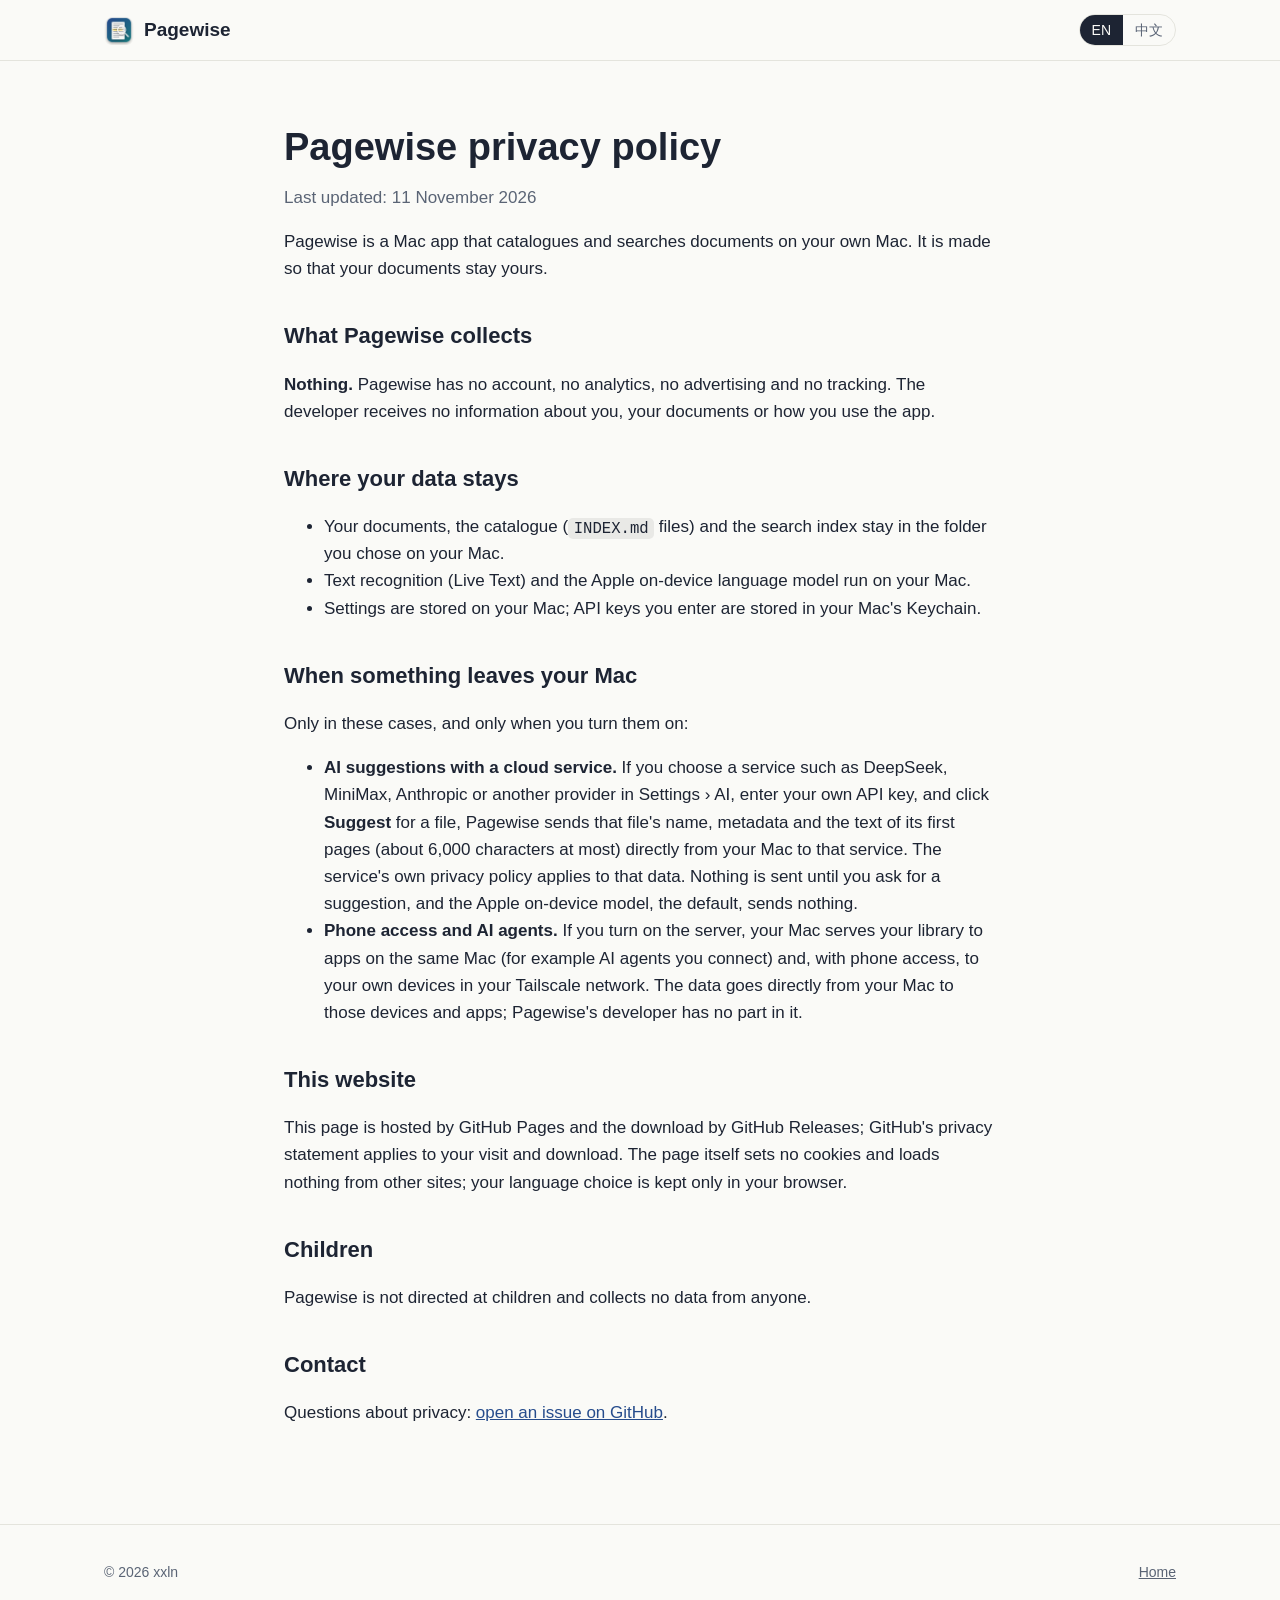
==== privacy.html @ eb1c387c "Pagewise website and free beta (0.2.0) Co-Authored-By: Claude Opus 5.5 <noreply@anthropic.com>" ====
<!doctype html>
<html lang="en">
<head>
<meta charset="utf-8">
<meta name="viewport" content="width=device-width, initial-scale=1">
<title>Pagewise privacy policy</title>
<meta name="title-en" content="Pagewise privacy policy">
<meta name="title-zh" content="Pagewise 隐私政策">
<meta name="description" content="Pagewise collects nothing: no account, no analytics, no tracking. Your documents stay on your Mac.">
<link rel="icon" type="image/png" href="assets/icon-256.png">
<link rel="stylesheet" href="assets/site.css">
<script src="assets/site.js"></script>
</head>
<body>
<header class="top">
  <div class="wrap">
    <a class="brand" href="./"><img src="assets/icon-256.png" alt="">Pagewise</a>
    <span class="spacer"></span>
    <span class="lang" role="group" aria-label="Language">
      <button type="button" data-lang="en" aria-pressed="true">EN</button>
      <button type="button" data-lang="zh" aria-pressed="false">中文</button>
    </span>
  </div>
</header>

<main class="doc">
  <div class="en">
    <h1>Pagewise privacy policy</h1>
    <p class="updated">Last updated: 11 November 2026</p>
    <p>Pagewise is a Mac app that catalogues and searches documents on your own Mac. It is made so that your documents stay yours.</p>

    <h2>What Pagewise collects</h2>
    <p><b>Nothing.</b> Pagewise has no account, no analytics, no advertising and no tracking. The developer receives no information about you, your documents or how you use the app.</p>

    <h2>Where your data stays</h2>
    <ul>
      <li>Your documents, the catalogue (<code>INDEX.md</code> files) and the search index stay in the folder you chose on your Mac.</li>
      <li>Text recognition (Live Text) and the Apple on-device language model run on your Mac.</li>
      <li>Settings are stored on your Mac; API keys you enter are stored in your Mac's Keychain.</li>
    </ul>

    <h2>When something leaves your Mac</h2>
    <p>Only in these cases, and only when you turn them on:</p>
    <ul>
      <li><b>AI suggestions with a cloud service.</b> If you choose a service such as DeepSeek, MiniMax, Anthropic or another provider in Settings › AI, enter your own API key, and click <b>Suggest</b> for a file, Pagewise sends that file's name, metadata and the text of its first pages (about 6,000 characters at most) directly from your Mac to that service. The service's own privacy policy applies to that data. Nothing is sent until you ask for a suggestion, and the Apple on-device model, the default, sends nothing.</li>
      <li><b>Phone access and AI agents.</b> If you turn on the server, your Mac serves your library to apps on the same Mac (for example AI agents you connect) and, with phone access, to your own devices in your Tailscale network. The data goes directly from your Mac to those devices and apps; Pagewise's developer has no part in it.</li>
    </ul>

    <h2>This website</h2>
    <p>This page is hosted by GitHub Pages and the download by GitHub Releases; GitHub's privacy statement applies to your visit and download. The page itself sets no cookies and loads nothing from other sites; your language choice is kept only in your browser.</p>

    <h2>Children</h2>
    <p>Pagewise is not directed at children and collects no data from anyone.</p>

    <h2>Contact</h2>
    <p>Questions about privacy: <a href="https://github.com/xxln/pagewise-app/issues">open an issue on GitHub</a>.</p>
  </div>

  <div class="zh">
    <h1>Pagewise 隐私政策</h1>
    <p class="updated">最后更新：2026 年 11 月 11 日</p>
    <p>Pagewise 是一款在你自己的 Mac 上为文档编目和搜索的应用。它的设计原则是：你的文档始终归你所有。</p>

    <h2>Pagewise 收集什么</h2>
    <p><b>什么都不收集。</b>Pagewise 没有账号，没有统计分析，没有广告，也不追踪。开发者不会收到任何关于你、你的文档或你如何使用这个应用的信息。</p>

    <h2>你的数据在哪里</h2>
    <ul>
      <li>你的文档、目录（<code>INDEX.md</code> 文件）和搜索索引都留在你在 Mac 上选择的文件夹里。</li>
      <li>文字识别（实况文本）和 Apple 本机语言模型都在你的 Mac 上运行。</li>
      <li>设置保存在你的 Mac 上；你输入的 API 密钥保存在 Mac 的钥匙串里。</li>
    </ul>

    <h2>什么时候会有数据离开你的 Mac</h2>
    <p>只有以下情况，而且只在你主动开启时：</p>
    <ul>
      <li><b>使用云端服务的 AI 建议。</b>如果你在“设置 › AI”中选择 DeepSeek、MiniMax、Anthropic 或其他服务，输入你自己的 API 密钥，并对某个文件点“Suggest”（建议），Pagewise 会把这个文件的文件名、元数据和前几页的文字（最多约 6,000 个字符）从你的 Mac 直接发送给该服务，这些数据适用该服务自己的隐私政策。在你请求建议之前不会发送任何内容；默认使用的 Apple 本机模型不发送任何内容。</li>
      <li><b>手机访问和 AI 助手。</b>如果你开启服务器，你的 Mac 会把资料库提供给同一台 Mac 上的应用（例如你连接的 AI 助手）；开启手机访问后，也会提供给你在 Tailscale 网络中的自己的设备。数据从你的 Mac 直接传到这些设备和应用，Pagewise 的开发者不参与其中。</li>
    </ul>

    <h2>关于本网站</h2>
    <p>本页面由 GitHub Pages 托管，下载文件由 GitHub Releases 提供；你的访问和下载适用 GitHub 的隐私声明。页面本身不设置 Cookie，也不从其他网站加载内容；你选择的语言只保存在你的浏览器里。</p>

    <h2>儿童</h2>
    <p>Pagewise 不面向儿童，也不收集任何人的数据。</p>

    <h2>联系</h2>
    <p>有关隐私的问题：<a href="https://github.com/xxln/pagewise-app/issues">在 GitHub 上提交问题</a>。</p>
  </div>
</main>

<footer>
  <div class="wrap">
    <span>© 2026 xxln</span>
    <span><a href="./"><span class="en">Home</span><span class="zh">首页</span></a></span>
  </div>
</footer>
</body>
</html>
---- assets/site.css ----
/* Pagewise site. Colours from the app's branding. */
:root {
  --blue: #264c8c;
  --teal: #1a7a80;
  --yellow: #ffcd28;
  --ink: #1d2433;
  --muted: #5a6475;
  --bg: #fafaf7;
  --card: #ffffff;
  --line: #e4e4dd;
  --shadow: 0 10px 30px rgba(20, 40, 80, 0.12);
  --radius: 14px;
}
@media (prefers-color-scheme: dark) {
  :root {
    --ink: #e8ecf3;
    --muted: #a3adbd;
    --bg: #11161f;
    --card: #19202c;
    --line: #2a3342;
    --shadow: 0 10px 30px rgba(0, 0, 0, 0.45);
  }
}
* { box-sizing: border-box; }
html { scroll-behavior: smooth; }
body {
  margin: 0;
  background: var(--bg);
  color: var(--ink);
  font: 17px/1.6 -apple-system, BlinkMacSystemFont, "SF Pro Text", "Helvetica Neue", "PingFang SC", "Hiragino Sans GB", "Microsoft YaHei", sans-serif;
  -webkit-font-smoothing: antialiased;
}
html[lang="zh-Hans"] body { line-height: 1.75; }
a { color: var(--blue); }
@media (prefers-color-scheme: dark) { a { color: #7fb2ff; } }
img, video { max-width: 100%; height: auto; display: block; }
code { font: 0.92em ui-monospace, "SF Mono", Menlo, monospace; background: rgba(127, 127, 127, 0.14); padding: 0.1em 0.35em; border-radius: 5px; }

/* one language at a time */
html[lang="en"] .zh, html[lang="zh-Hans"] .en { display: none !important; }

.wrap { max-width: 1120px; margin: 0 auto; padding: 0 24px; }

/* header */
header.top {
  position: sticky; top: 0; z-index: 10;
  background: color-mix(in srgb, var(--bg) 88%, transparent);
  backdrop-filter: saturate(160%) blur(12px);
  -webkit-backdrop-filter: saturate(160%) blur(12px);
  border-bottom: 1px solid var(--line);
}
header.top .wrap { display: flex; align-items: center; gap: 20px; height: 60px; }
.brand { display: flex; align-items: center; gap: 10px; font-weight: 700; font-size: 19px; color: var(--ink); text-decoration: none; }
.brand img { width: 30px; height: 30px; border-radius: 7px; }
nav.links { display: flex; gap: 18px; margin-left: 8px; }
nav.links a { color: var(--muted); text-decoration: none; font-size: 15px; }
nav.links a:hover { color: var(--ink); }
.spacer { flex: 1; }
.lang { display: inline-flex; border: 1px solid var(--line); border-radius: 999px; overflow: hidden; }
.lang button { border: 0; background: transparent; color: var(--muted); font: inherit; font-size: 14px; padding: 4px 12px; cursor: pointer; white-space: nowrap; }
.lang button[aria-pressed="true"] { background: var(--ink); color: var(--bg); }

.btn {
  display: inline-flex; align-items: center; gap: 8px;
  padding: 10px 18px; border-radius: 10px; border: 0;
  background: var(--yellow); color: #1d2433 !important;
  font-weight: 650; text-decoration: none; white-space: nowrap;
  box-shadow: 0 2px 0 rgba(0, 0, 0, 0.12);
}
.btn:hover { filter: brightness(1.04); }
.btn.big { padding: 15px 26px; font-size: 18px; border-radius: 12px; }
.btn svg { width: 18px; height: 18px; }
header .btn { padding: 7px 14px; font-size: 15px; }

/* hero */
.hero {
  background: linear-gradient(135deg, var(--blue) 0%, #23638a 55%, var(--teal) 100%);
  color: #fff; padding: 72px 0 0; overflow: hidden;
}
.hero .wrap { text-align: center; }
.pill { display: inline-block; font-size: 14px; font-weight: 600; letter-spacing: 0.02em; padding: 4px 12px; border-radius: 999px; background: rgba(255, 255, 255, 0.16); border: 1px solid rgba(255, 255, 255, 0.28); }
.hero h1 { font-size: clamp(34px, 5.6vw, 60px); line-height: 1.12; margin: 18px auto 14px; max-width: 900px; letter-spacing: -0.01em; }
.hero p.lead { font-size: clamp(17px, 2.1vw, 21px); max-width: 760px; margin: 0 auto 30px; opacity: 0.94; }
.meta { font-size: 14px; opacity: 0.85; margin: 14px 0 6px; }
.hero a.small { color: #fff; font-size: 14px; opacity: 0.9; }
.video { margin: 46px auto 0; max-width: 1000px; border-radius: 14px 14px 0 0; overflow: hidden; box-shadow: 0 -4px 40px rgba(0, 0, 0, 0.25); background: #000; }
.video video { width: 100%; height: auto; }

/* sections */
section { padding: 84px 0; }
section h2 { font-size: clamp(28px, 3.6vw, 40px); line-height: 1.2; margin: 0 0 12px; }
.bar { width: 56px; height: 5px; background: var(--yellow); border-radius: 3px; margin-bottom: 18px; }
.sub { color: var(--muted); max-width: 720px; margin: 0 0 40px; }

.feature { display: grid; grid-template-columns: minmax(0, 1fr) minmax(0, 1.35fr); gap: 48px; align-items: center; margin: 0 0 76px; }
.feature > * { min-width: 0; }
.feature:last-child { margin-bottom: 0; }
.features .feature:nth-child(even) { grid-template-columns: minmax(0, 1.35fr) minmax(0, 1fr); }
.features .feature:nth-child(even) .text { order: 2; }
.feature h3 { font-size: 26px; margin: 0 0 10px; line-height: 1.25; }
.feature p { margin: 0; color: var(--muted); }
.shot { border-radius: 12px; box-shadow: var(--shadow); background: var(--card); }
.shot.dark { background: transparent; }

.cards { display: grid; grid-template-columns: repeat(3, minmax(0, 1fr)); gap: 20px; }
.card { background: var(--card); border: 1px solid var(--line); border-radius: var(--radius); padding: 22px 24px; }
.card h3 { margin: 0 0 6px; font-size: 19px; }
.card p { margin: 0; color: var(--muted); font-size: 16px; }

.alt { background: var(--card); border-top: 1px solid var(--line); border-bottom: 1px solid var(--line); }

ol.steps { counter-reset: s; list-style: none; padding: 0; margin: 0; display: grid; gap: 16px; max-width: 820px; }
ol.steps > li { counter-increment: s; position: relative; padding: 18px 20px 18px 66px; background: var(--bg); border: 1px solid var(--line); border-radius: var(--radius); }
ol.steps > li::before { content: counter(s); position: absolute; left: 20px; top: 16px; width: 30px; height: 30px; border-radius: 50%; background: var(--blue); color: #fff; font-weight: 700; display: grid; place-items: center; font-size: 15px; }
ol.steps ul { margin: 8px 0 0; padding-left: 20px; }
ol.steps li li { margin: 6px 0; }
.note { font-size: 15px; color: var(--muted); }
.hash { font: 13px/1.5 ui-monospace, "SF Mono", Menlo, monospace; word-break: break-all; color: var(--muted); }

.cta { text-align: center; }
.cta .btn { margin-top: 10px; }

footer { padding: 36px 0 48px; color: var(--muted); font-size: 14px; border-top: 1px solid var(--line); }
footer .wrap { display: flex; flex-wrap: wrap; gap: 10px 24px; justify-content: space-between; }
footer a { color: var(--muted); }

/* privacy page */
.doc { max-width: 760px; padding: 56px 24px 80px; margin: 0 auto; }
.doc h1 { font-size: 38px; margin: 0 0 6px; }
.doc h2 { font-size: 22px; margin: 36px 0 8px; }
.doc .updated { color: var(--muted); margin-top: 0; }

@media (max-width: 860px) {
  nav.links { display: none; }
  .feature, .features .feature:nth-child(even) { grid-template-columns: minmax(0, 1fr); gap: 22px; margin-bottom: 56px; }
  .features .feature:nth-child(even) .text { order: 0; }
  .cards { grid-template-columns: minmax(0, 1fr); }
  section { padding: 60px 0; }
  .hero { padding-top: 48px; }
}
@media (max-width: 520px) {
  .wrap { padding: 0 16px; }
  header .btn .label { display: none; }
  .lang button { padding: 4px 9px; }
  header.top .wrap { gap: 12px; }
  ol.steps > li { padding-left: 58px; }
}
@media (prefers-reduced-motion: reduce) { html { scroll-behavior: auto; } }
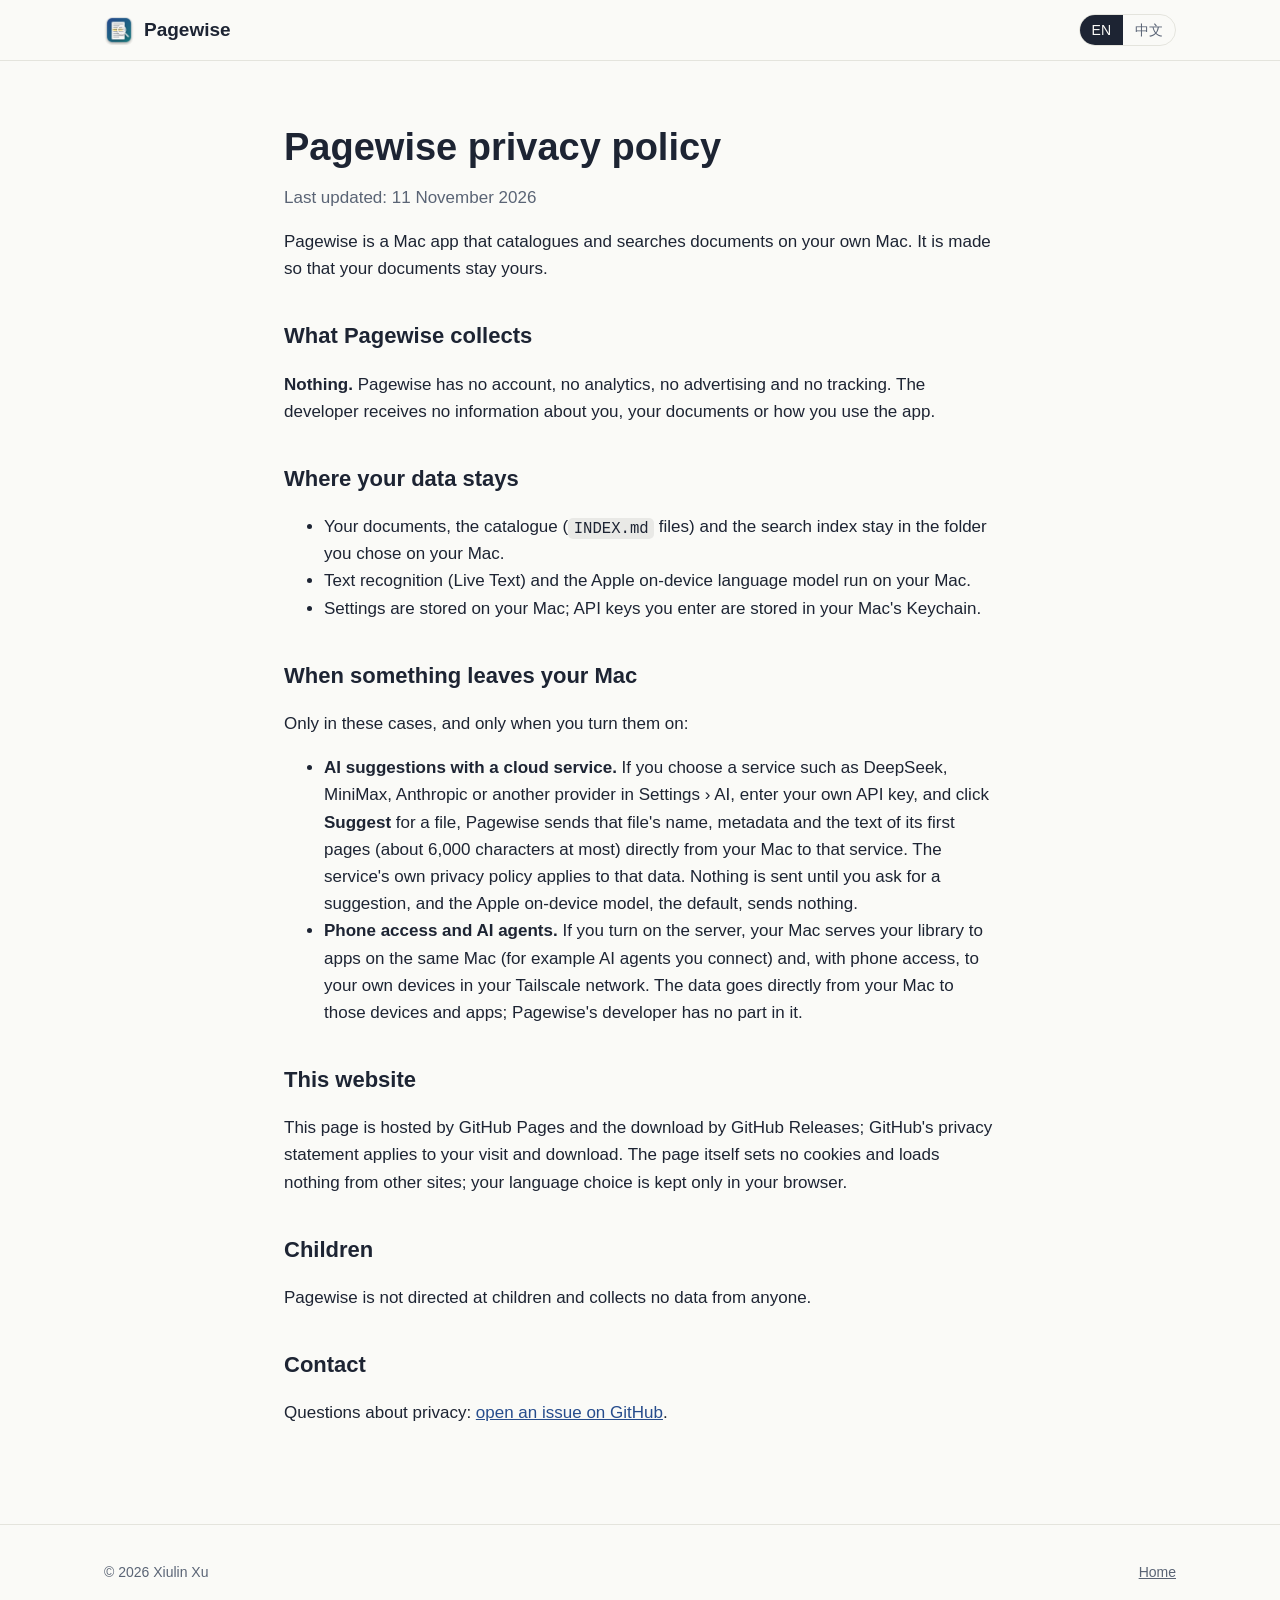
==== commit 9d7a0c3e: "Narrated introduction video with English and Chinese subtitles; clearer first-launch notice and a fa" ====
--- a/privacy.html
+++ b/privacy.html
@@ -91,7 +91,7 @@
 
 <footer>
   <div class="wrap">
-    <span>© 2026 xxln</span>
+    <span>© 2026 Xiulin Xu</span>
     <span><a href="./"><span class="en">Home</span><span class="zh">首页</span></a></span>
   </div>
 </footer>
--- a/assets/site.css
+++ b/assets/site.css
@@ -82,8 +82,15 @@
 .hero h1 { font-size: clamp(34px, 5.6vw, 60px); line-height: 1.12; margin: 18px auto 14px; max-width: 900px; letter-spacing: -0.01em; }
 .hero p.lead { font-size: clamp(17px, 2.1vw, 21px); max-width: 760px; margin: 0 auto 30px; opacity: 0.94; }
 .meta { font-size: 14px; opacity: 0.85; margin: 14px 0 6px; }
-.hero a.small { color: #fff; font-size: 14px; opacity: 0.9; }
-.video { margin: 46px auto 0; max-width: 1000px; border-radius: 14px 14px 0 0; overflow: hidden; box-shadow: 0 -4px 40px rgba(0, 0, 0, 0.25); background: #000; }
+.notice { max-width: 760px; margin: 18px auto 0; padding: 12px 16px; border-radius: 12px; background: rgba(255, 255, 255, 0.12); border: 1px solid rgba(255, 255, 255, 0.25); font-size: 15px; line-height: 1.55; }
+.notice a { color: #fff; }
+.caption { font-size: 14px; opacity: 0.85; margin: 12px 0 0; padding-bottom: 28px; }
+.video { position: relative; margin: 40px auto 0; max-width: 1000px; border-radius: 14px; overflow: hidden; box-shadow: 0 10px 40px rgba(0, 0, 0, 0.3); background: #000; }
+.video .play { position: absolute; inset: 0; margin: auto; width: 88px; height: 88px; border-radius: 50%; border: 0; cursor: pointer;
+  background: rgba(255, 205, 40, 0.95); color: #1d2433; display: grid; place-items: center; box-shadow: 0 6px 24px rgba(0, 0, 0, 0.35); }
+.video .play svg { width: 40px; height: 40px; margin-left: 6px; }
+.video .play:hover { transform: scale(1.05); }
+.video.playing .play { display: none; }
 .video video { width: 100%; height: auto; }
 
 /* sections */
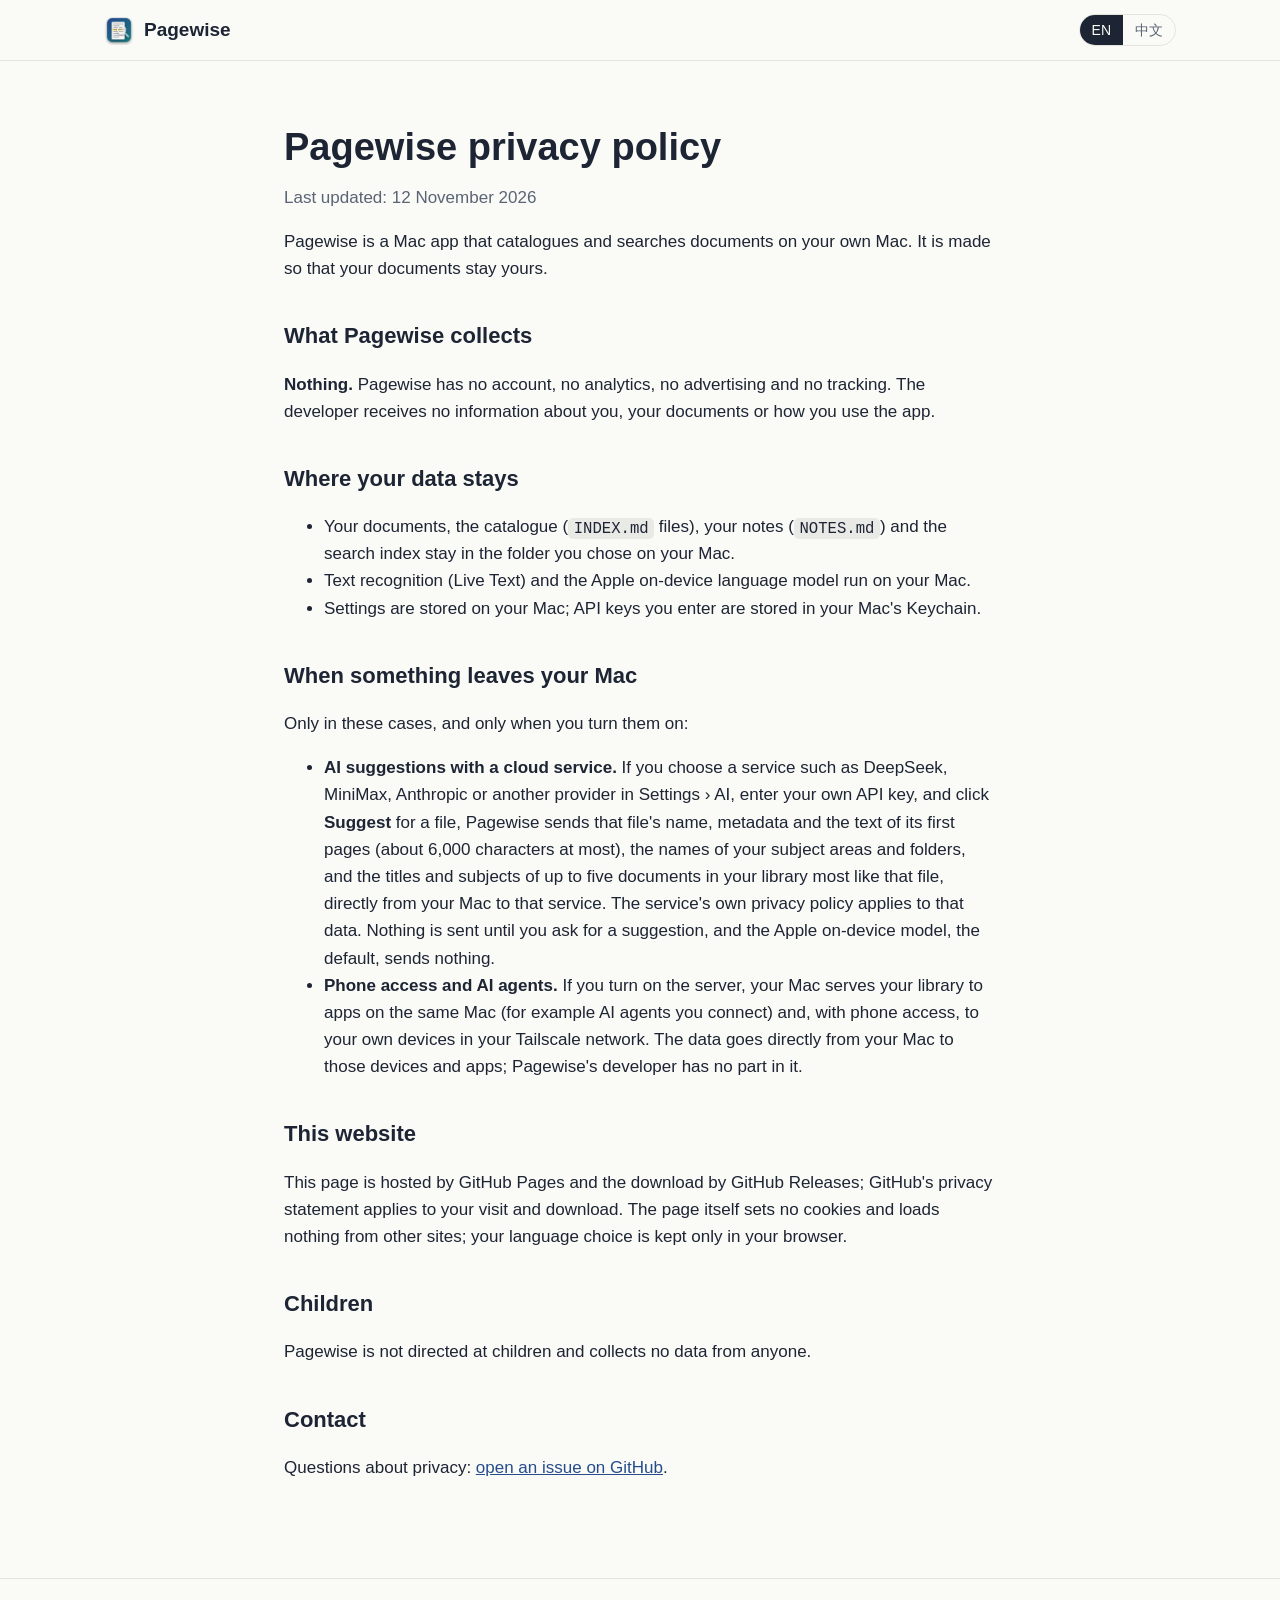
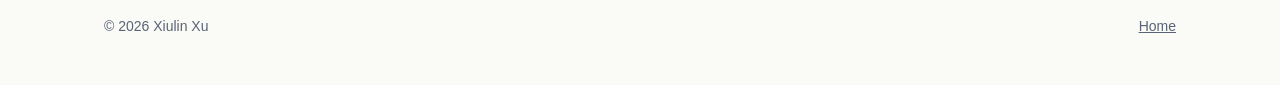
==== commit 28b273e9: "Version 0.3.0: an AI native section (AI librarian, notes that connect, MCP set-up), notes screenshot" ====
--- a/privacy.html
+++ b/privacy.html
@@ -26,7 +26,7 @@
 <main class="doc">
   <div class="en">
     <h1>Pagewise privacy policy</h1>
-    <p class="updated">Last updated: 11 November 2026</p>
+    <p class="updated">Last updated: 12 November 2026</p>
     <p>Pagewise is a Mac app that catalogues and searches documents on your own Mac. It is made so that your documents stay yours.</p>
 
     <h2>What Pagewise collects</h2>
@@ -34,7 +34,7 @@
 
     <h2>Where your data stays</h2>
     <ul>
-      <li>Your documents, the catalogue (<code>INDEX.md</code> files) and the search index stay in the folder you chose on your Mac.</li>
+      <li>Your documents, the catalogue (<code>INDEX.md</code> files), your notes (<code>NOTES.md</code>) and the search index stay in the folder you chose on your Mac.</li>
       <li>Text recognition (Live Text) and the Apple on-device language model run on your Mac.</li>
       <li>Settings are stored on your Mac; API keys you enter are stored in your Mac's Keychain.</li>
     </ul>
@@ -42,7 +42,7 @@
     <h2>When something leaves your Mac</h2>
     <p>Only in these cases, and only when you turn them on:</p>
     <ul>
-      <li><b>AI suggestions with a cloud service.</b> If you choose a service such as DeepSeek, MiniMax, Anthropic or another provider in Settings › AI, enter your own API key, and click <b>Suggest</b> for a file, Pagewise sends that file's name, metadata and the text of its first pages (about 6,000 characters at most) directly from your Mac to that service. The service's own privacy policy applies to that data. Nothing is sent until you ask for a suggestion, and the Apple on-device model, the default, sends nothing.</li>
+      <li><b>AI suggestions with a cloud service.</b> If you choose a service such as DeepSeek, MiniMax, Anthropic or another provider in Settings › AI, enter your own API key, and click <b>Suggest</b> for a file, Pagewise sends that file's name, metadata and the text of its first pages (about 6,000 characters at most), the names of your subject areas and folders, and the titles and subjects of up to five documents in your library most like that file, directly from your Mac to that service. The service's own privacy policy applies to that data. Nothing is sent until you ask for a suggestion, and the Apple on-device model, the default, sends nothing.</li>
       <li><b>Phone access and AI agents.</b> If you turn on the server, your Mac serves your library to apps on the same Mac (for example AI agents you connect) and, with phone access, to your own devices in your Tailscale network. The data goes directly from your Mac to those devices and apps; Pagewise's developer has no part in it.</li>
     </ul>
 
@@ -58,7 +58,7 @@
 
   <div class="zh">
     <h1>Pagewise 隐私政策</h1>
-    <p class="updated">最后更新：2026 年 11 月 11 日</p>
+    <p class="updated">最后更新：2026 年 11 月 12 日</p>
     <p>Pagewise 是一款在你自己的 Mac 上为文档编目和搜索的应用。它的设计原则是：你的文档始终归你所有。</p>
 
     <h2>Pagewise 收集什么</h2>
@@ -66,7 +66,7 @@
 
     <h2>你的数据在哪里</h2>
     <ul>
-      <li>你的文档、目录（<code>INDEX.md</code> 文件）和搜索索引都留在你在 Mac 上选择的文件夹里。</li>
+      <li>你的文档、目录（<code>INDEX.md</code> 文件）、你的笔记（<code>NOTES.md</code>）和搜索索引都留在你在 Mac 上选择的文件夹里。</li>
       <li>文字识别（实况文本）和 Apple 本机语言模型都在你的 Mac 上运行。</li>
       <li>设置保存在你的 Mac 上；你输入的 API 密钥保存在 Mac 的钥匙串里。</li>
     </ul>
@@ -74,7 +74,7 @@
     <h2>什么时候会有数据离开你的 Mac</h2>
     <p>只有以下情况，而且只在你主动开启时：</p>
     <ul>
-      <li><b>使用云端服务的 AI 建议。</b>如果你在“设置 › AI”中选择 DeepSeek、MiniMax、Anthropic 或其他服务，输入你自己的 API 密钥，并对某个文件点“Suggest”（建议），Pagewise 会把这个文件的文件名、元数据和前几页的文字（最多约 6,000 个字符）从你的 Mac 直接发送给该服务，这些数据适用该服务自己的隐私政策。在你请求建议之前不会发送任何内容；默认使用的 Apple 本机模型不发送任何内容。</li>
+      <li><b>使用云端服务的 AI 建议。</b>如果你在“设置 › AI”中选择 DeepSeek、MiniMax、Anthropic 或其他服务，输入你自己的 API 密钥，并对某个文件点“Suggest”（建议），Pagewise 会把这个文件的文件名、元数据和前几页的文字（最多约 6,000 个字符），以及你的学科和文件夹名称、库中与它最相似的至多五本文档的标题和学科，从你的 Mac 直接发送给该服务，这些数据适用该服务自己的隐私政策。在你请求建议之前不会发送任何内容；默认使用的 Apple 本机模型不发送任何内容。</li>
       <li><b>手机访问和 AI 助手。</b>如果你开启服务器，你的 Mac 会把资料库提供给同一台 Mac 上的应用（例如你连接的 AI 助手）；开启手机访问后，也会提供给你在 Tailscale 网络中的自己的设备。数据从你的 Mac 直接传到这些设备和应用，Pagewise 的开发者不参与其中。</li>
     </ul>
 
--- a/assets/site.css
+++ b/assets/site.css
@@ -137,7 +137,25 @@
 .doc h2 { font-size: 22px; margin: 36px 0 8px; }
 .doc .updated { color: var(--muted); margin-top: 0; }
 
+.open-grid { display: grid; grid-template-columns: minmax(0, 300px) minmax(0, 1fr); gap: 44px; align-items: start; }
+.dialog { margin: 0; text-align: center; }
+.dialog img { border-radius: 18px; box-shadow: var(--shadow); margin: 0 auto; }
+.dialog figcaption { color: var(--muted); font-size: 14px; margin-top: 10px; }
+.fallback { margin-top: 22px; padding: 18px 20px; border: 1px dashed var(--line); border-radius: var(--radius); }
+.fallback h3 { margin: 0 0 6px; font-size: 18px; }
+.fallback p { margin: 0 0 12px; color: var(--muted); }
+.cmd { display: flex; gap: 10px; align-items: center; background: #1d2433; color: #e8ecf3; border-radius: 10px; padding: 10px 10px 10px 14px; }
+.cmd code { background: none; color: inherit; padding: 0; flex: 1; min-width: 0; overflow-x: auto; white-space: nowrap; }
+.cmd .copy { border: 0; border-radius: 8px; padding: 6px 12px; background: var(--yellow); color: #1d2433; font: inherit; font-size: 14px; font-weight: 600; cursor: pointer; }
+/* A command in a narrow card: the command wraps at its spaces and the Copy button sits under it. */
+.card .cmd { flex-wrap: wrap; margin-top: 10px; }
+.card .cmd code { white-space: normal; overflow-wrap: anywhere; flex-basis: 100%; font-size: 14px; }
+.card .cmd .copy { margin-left: auto; }
+.card .hash + p { margin-top: 12px; }
+
 @media (max-width: 860px) {
+  .open-grid { grid-template-columns: minmax(0, 1fr); gap: 24px; }
+  .dialog img { max-width: 280px; }
   nav.links { display: none; }
   .feature, .features .feature:nth-child(even) { grid-template-columns: minmax(0, 1fr); gap: 22px; margin-bottom: 56px; }
   .features .feature:nth-child(even) .text { order: 0; }
@@ -151,5 +169,17 @@
   .lang button { padding: 4px 9px; }
   header.top .wrap { gap: 12px; }
   ol.steps > li { padding-left: 58px; }
+  /* On phones every command wraps at its spaces, with the Copy button under it. */
+  .cmd { flex-wrap: wrap; }
+  .cmd code { white-space: normal; overflow-wrap: anywhere; flex-basis: 100%; font-size: 14px; }
+  .cmd .copy { margin-left: auto; }
 }
 @media (prefers-reduced-motion: reduce) { html { scroll-behavior: auto; } }
+
+/* The "New" label on a feature, the hero's link to it, and a command inside a feature. */
+.new { display: inline-block; margin-left: 10px; padding: 2px 9px; border-radius: 999px; background: var(--yellow); color: #1d2433; font-size: 13px; font-weight: 700; letter-spacing: 0.02em; vertical-align: 4px; }
+a.pill.link { margin-left: 8px; color: inherit; text-decoration: none; }
+a.pill.link:hover { background: rgba(255, 255, 255, 0.26); }
+.feature .cmd { margin: 14px 0; flex-wrap: wrap; }
+.feature .cmd code { white-space: normal; overflow-wrap: anywhere; flex-basis: 100%; font-size: 14px; }
+.feature .cmd .copy { margin-left: auto; }
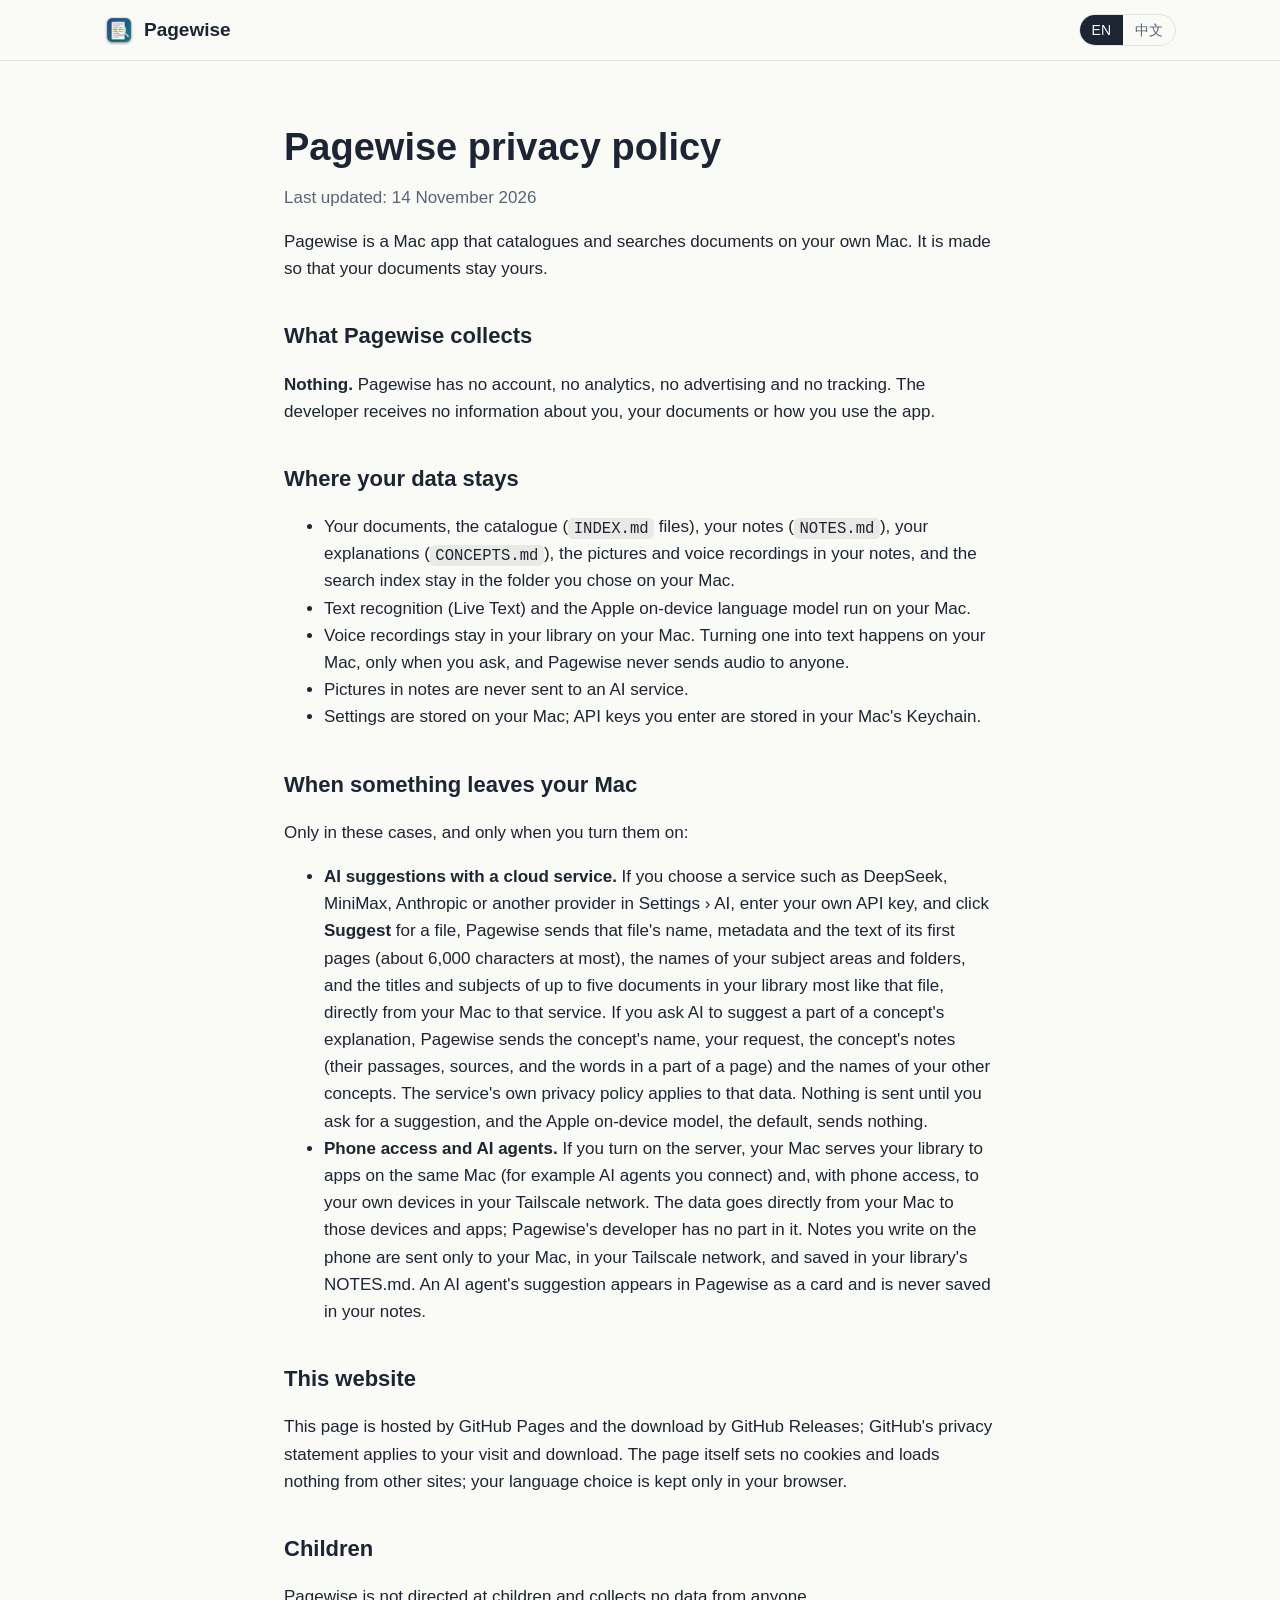
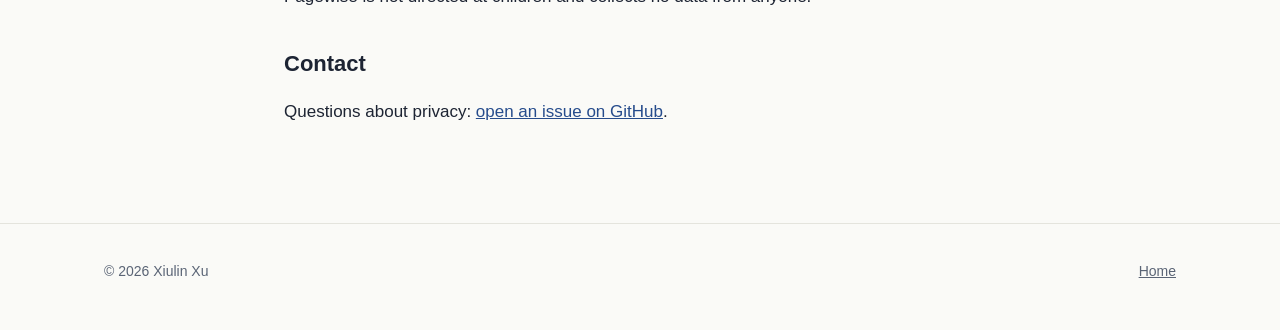
==== commit e7fe9d5a: "Version 0.4.0: download links and checksum; From notes to knowledge (notes, concepts, the map, e-rea" ====
--- a/privacy.html
+++ b/privacy.html
@@ -26,7 +26,7 @@
 <main class="doc">
   <div class="en">
     <h1>Pagewise privacy policy</h1>
-    <p class="updated">Last updated: 12 November 2026</p>
+    <p class="updated">Last updated: 14 November 2026</p>
     <p>Pagewise is a Mac app that catalogues and searches documents on your own Mac. It is made so that your documents stay yours.</p>
 
     <h2>What Pagewise collects</h2>
@@ -34,16 +34,18 @@
 
     <h2>Where your data stays</h2>
     <ul>
-      <li>Your documents, the catalogue (<code>INDEX.md</code> files), your notes (<code>NOTES.md</code>) and the search index stay in the folder you chose on your Mac.</li>
+      <li>Your documents, the catalogue (<code>INDEX.md</code> files), your notes (<code>NOTES.md</code>), your explanations (<code>CONCEPTS.md</code>), the pictures and voice recordings in your notes, and the search index stay in the folder you chose on your Mac.</li>
       <li>Text recognition (Live Text) and the Apple on-device language model run on your Mac.</li>
+      <li>Voice recordings stay in your library on your Mac. Turning one into text happens on your Mac, only when you ask, and Pagewise never sends audio to anyone.</li>
+      <li>Pictures in notes are never sent to an AI service.</li>
       <li>Settings are stored on your Mac; API keys you enter are stored in your Mac's Keychain.</li>
     </ul>
 
     <h2>When something leaves your Mac</h2>
     <p>Only in these cases, and only when you turn them on:</p>
     <ul>
-      <li><b>AI suggestions with a cloud service.</b> If you choose a service such as DeepSeek, MiniMax, Anthropic or another provider in Settings › AI, enter your own API key, and click <b>Suggest</b> for a file, Pagewise sends that file's name, metadata and the text of its first pages (about 6,000 characters at most), the names of your subject areas and folders, and the titles and subjects of up to five documents in your library most like that file, directly from your Mac to that service. The service's own privacy policy applies to that data. Nothing is sent until you ask for a suggestion, and the Apple on-device model, the default, sends nothing.</li>
-      <li><b>Phone access and AI agents.</b> If you turn on the server, your Mac serves your library to apps on the same Mac (for example AI agents you connect) and, with phone access, to your own devices in your Tailscale network. The data goes directly from your Mac to those devices and apps; Pagewise's developer has no part in it.</li>
+      <li><b>AI suggestions with a cloud service.</b> If you choose a service such as DeepSeek, MiniMax, Anthropic or another provider in Settings › AI, enter your own API key, and click <b>Suggest</b> for a file, Pagewise sends that file's name, metadata and the text of its first pages (about 6,000 characters at most), the names of your subject areas and folders, and the titles and subjects of up to five documents in your library most like that file, directly from your Mac to that service. If you ask AI to suggest a part of a concept's explanation, Pagewise sends the concept's name, your request, the concept's notes (their passages, sources, and the words in a part of a page) and the names of your other concepts. The service's own privacy policy applies to that data. Nothing is sent until you ask for a suggestion, and the Apple on-device model, the default, sends nothing.</li>
+      <li><b>Phone access and AI agents.</b> If you turn on the server, your Mac serves your library to apps on the same Mac (for example AI agents you connect) and, with phone access, to your own devices in your Tailscale network. The data goes directly from your Mac to those devices and apps; Pagewise's developer has no part in it. Notes you write on the phone are sent only to your Mac, in your Tailscale network, and saved in your library's NOTES.md. An AI agent's suggestion appears in Pagewise as a card and is never saved in your notes.</li>
     </ul>
 
     <h2>This website</h2>
@@ -58,7 +60,7 @@
 
   <div class="zh">
     <h1>Pagewise 隐私政策</h1>
-    <p class="updated">最后更新：2026 年 11 月 12 日</p>
+    <p class="updated">最后更新：2026 年 11 月 14 日</p>
     <p>Pagewise 是一款在你自己的 Mac 上为文档编目和搜索的应用。它的设计原则是：你的文档始终归你所有。</p>
 
     <h2>Pagewise 收集什么</h2>
@@ -66,16 +68,18 @@
 
     <h2>你的数据在哪里</h2>
     <ul>
-      <li>你的文档、目录（<code>INDEX.md</code> 文件）、你的笔记（<code>NOTES.md</code>）和搜索索引都留在你在 Mac 上选择的文件夹里。</li>
+      <li>你的文档、目录（<code>INDEX.md</code> 文件）、你的笔记（<code>NOTES.md</code>）、你的概念解释（<code>CONCEPTS.md</code>）、笔记中的图片和录音，以及搜索索引，都留在你在 Mac 上选择的文件夹里。</li>
       <li>文字识别（实况文本）和 Apple 本机语言模型都在你的 Mac 上运行。</li>
+      <li>录音保存在你 Mac 上的资料库里。转写成文字只在你的 Mac 上、在你要求时进行，Pagewise 不会把声音发送给任何人。</li>
+      <li>笔记中的图片从不发送给 AI 服务。</li>
       <li>设置保存在你的 Mac 上；你输入的 API 密钥保存在 Mac 的钥匙串里。</li>
     </ul>
 
     <h2>什么时候会有数据离开你的 Mac</h2>
     <p>只有以下情况，而且只在你主动开启时：</p>
     <ul>
-      <li><b>使用云端服务的 AI 建议。</b>如果你在“设置 › AI”中选择 DeepSeek、MiniMax、Anthropic 或其他服务，输入你自己的 API 密钥，并对某个文件点“Suggest”（建议），Pagewise 会把这个文件的文件名、元数据和前几页的文字（最多约 6,000 个字符），以及你的学科和文件夹名称、库中与它最相似的至多五本文档的标题和学科，从你的 Mac 直接发送给该服务，这些数据适用该服务自己的隐私政策。在你请求建议之前不会发送任何内容；默认使用的 Apple 本机模型不发送任何内容。</li>
-      <li><b>手机访问和 AI 助手。</b>如果你开启服务器，你的 Mac 会把资料库提供给同一台 Mac 上的应用（例如你连接的 AI 助手）；开启手机访问后，也会提供给你在 Tailscale 网络中的自己的设备。数据从你的 Mac 直接传到这些设备和应用，Pagewise 的开发者不参与其中。</li>
+      <li><b>使用云端服务的 AI 建议。</b>如果你在“设置 › AI”中选择 DeepSeek、MiniMax、Anthropic 或其他服务，输入你自己的 API 密钥，并对某个文件点“Suggest”（建议），Pagewise 会把这个文件的文件名、元数据和前几页的文字（最多约 6,000 个字符），以及你的学科和文件夹名称、库中与它最相似的至多五本文档的标题和学科，从你的 Mac 直接发送给该服务。如果你请 AI 建议某个概念解释的一部分，Pagewise 会发送这个概念的名称、你的要求、这个概念的笔记（原文、出处，以及页面一部分图片中的文字）和其他概念的名称。这些数据适用该服务自己的隐私政策。在你请求建议之前不会发送任何内容；默认使用的 Apple 本机模型不发送任何内容。</li>
+      <li><b>手机访问和 AI 助手。</b>如果你开启服务器，你的 Mac 会把资料库提供给同一台 Mac 上的应用（例如你连接的 AI 助手）；开启手机访问后，也会提供给你在 Tailscale 网络中的自己的设备。数据从你的 Mac 直接传到这些设备和应用，Pagewise 的开发者不参与其中。你在手机上写的笔记只会发送到你的 Mac（经由你的 Tailscale 网络），并保存在资料库的 NOTES.md 中。AI 助手的建议在 Pagewise 中显示为卡片，从不保存进你的笔记。</li>
     </ul>
 
     <h2>关于本网站</h2>
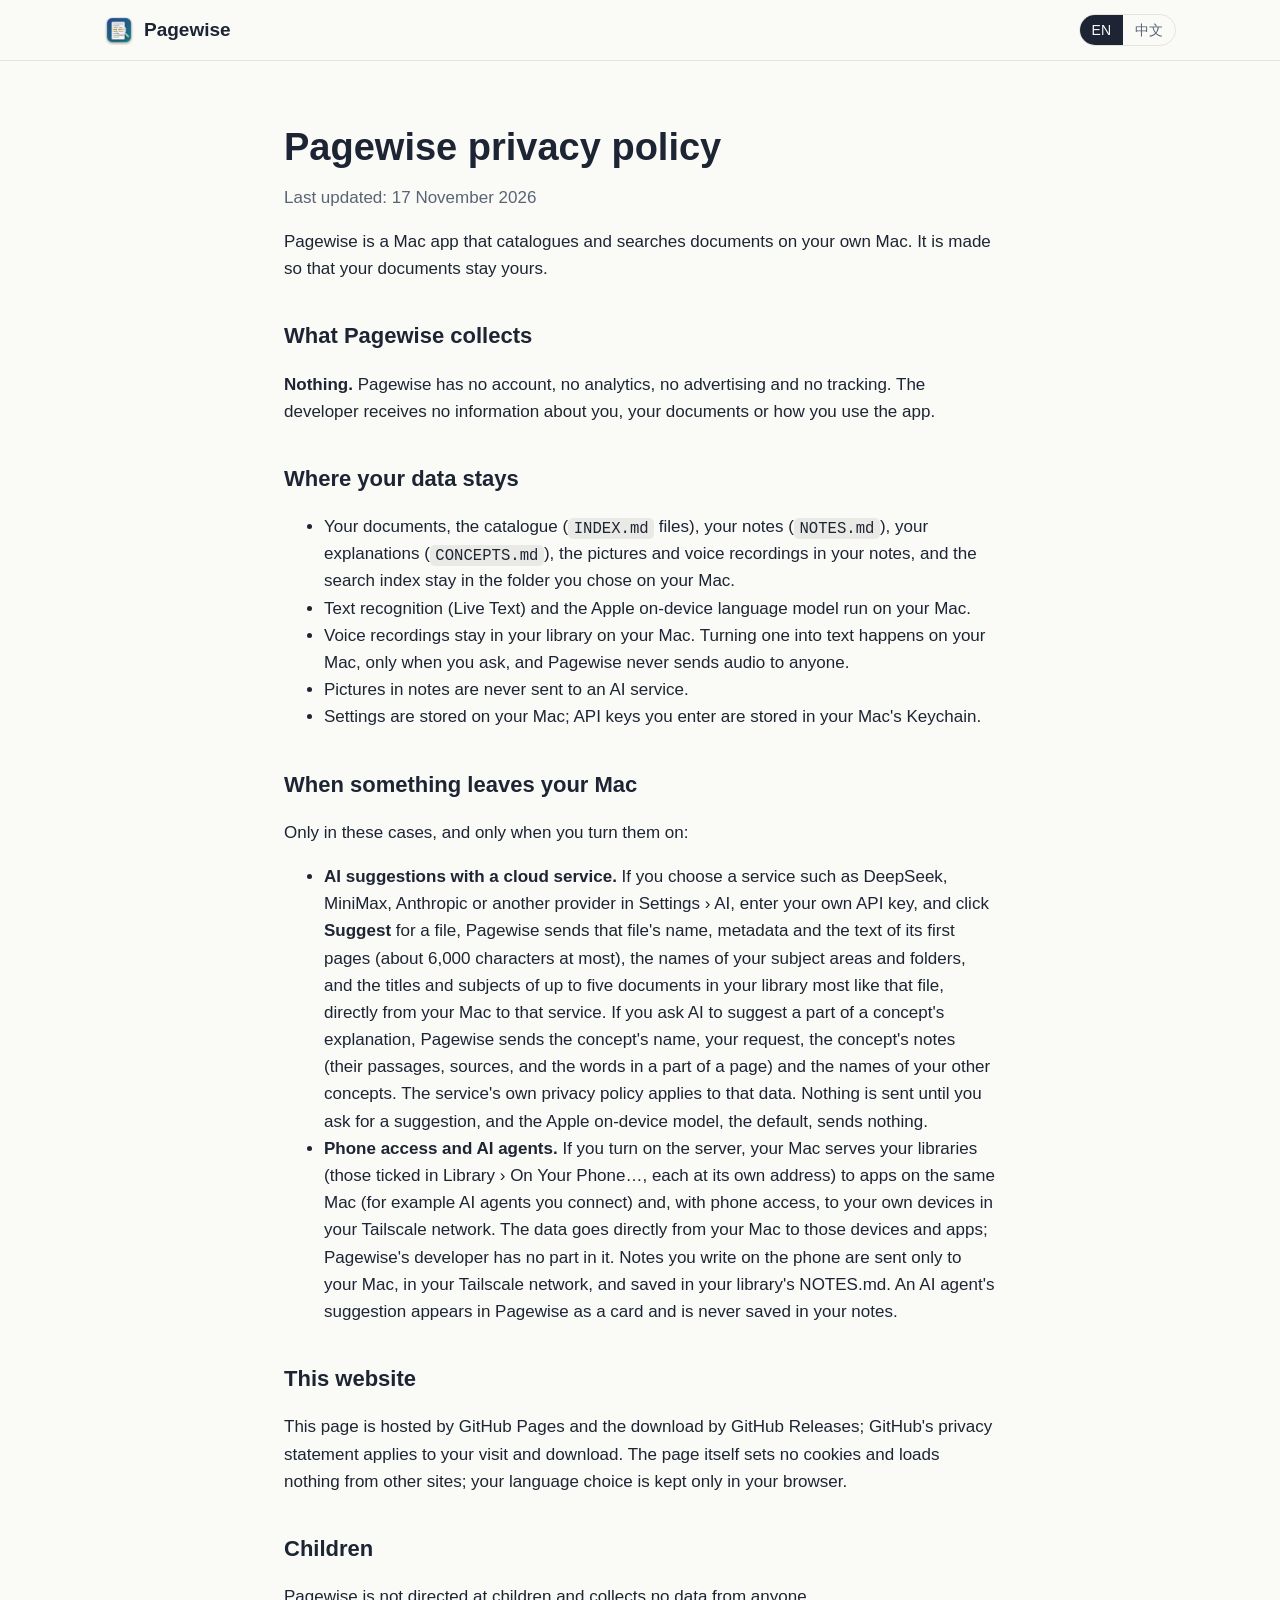
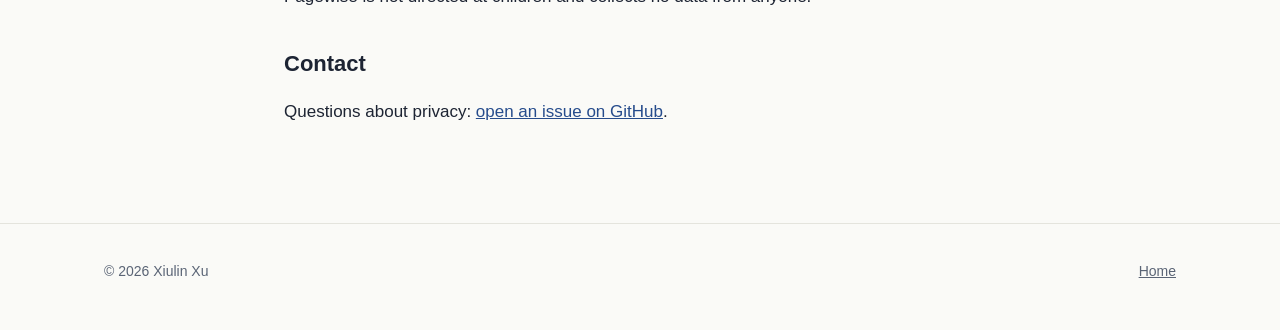
==== commit c63b3981: "Pagewise 0.5.0: download links, version, size and SHA-256; several libraries on the phone with one Q" ====
--- a/privacy.html
+++ b/privacy.html
@@ -26,7 +26,7 @@
 <main class="doc">
   <div class="en">
     <h1>Pagewise privacy policy</h1>
-    <p class="updated">Last updated: 14 November 2026</p>
+    <p class="updated">Last updated: 17 November 2026</p>
     <p>Pagewise is a Mac app that catalogues and searches documents on your own Mac. It is made so that your documents stay yours.</p>
 
     <h2>What Pagewise collects</h2>
@@ -45,7 +45,7 @@
     <p>Only in these cases, and only when you turn them on:</p>
     <ul>
       <li><b>AI suggestions with a cloud service.</b> If you choose a service such as DeepSeek, MiniMax, Anthropic or another provider in Settings › AI, enter your own API key, and click <b>Suggest</b> for a file, Pagewise sends that file's name, metadata and the text of its first pages (about 6,000 characters at most), the names of your subject areas and folders, and the titles and subjects of up to five documents in your library most like that file, directly from your Mac to that service. If you ask AI to suggest a part of a concept's explanation, Pagewise sends the concept's name, your request, the concept's notes (their passages, sources, and the words in a part of a page) and the names of your other concepts. The service's own privacy policy applies to that data. Nothing is sent until you ask for a suggestion, and the Apple on-device model, the default, sends nothing.</li>
-      <li><b>Phone access and AI agents.</b> If you turn on the server, your Mac serves your library to apps on the same Mac (for example AI agents you connect) and, with phone access, to your own devices in your Tailscale network. The data goes directly from your Mac to those devices and apps; Pagewise's developer has no part in it. Notes you write on the phone are sent only to your Mac, in your Tailscale network, and saved in your library's NOTES.md. An AI agent's suggestion appears in Pagewise as a card and is never saved in your notes.</li>
+      <li><b>Phone access and AI agents.</b> If you turn on the server, your Mac serves your libraries (those ticked in Library › On Your Phone…, each at its own address) to apps on the same Mac (for example AI agents you connect) and, with phone access, to your own devices in your Tailscale network. The data goes directly from your Mac to those devices and apps; Pagewise's developer has no part in it. Notes you write on the phone are sent only to your Mac, in your Tailscale network, and saved in your library's NOTES.md. An AI agent's suggestion appears in Pagewise as a card and is never saved in your notes.</li>
     </ul>
 
     <h2>This website</h2>
@@ -60,7 +60,7 @@
 
   <div class="zh">
     <h1>Pagewise 隐私政策</h1>
-    <p class="updated">最后更新：2026 年 11 月 14 日</p>
+    <p class="updated">最后更新：2026 年 11 月 17 日</p>
     <p>Pagewise 是一款在你自己的 Mac 上为文档编目和搜索的应用。它的设计原则是：你的文档始终归你所有。</p>
 
     <h2>Pagewise 收集什么</h2>
@@ -79,7 +79,7 @@
     <p>只有以下情况，而且只在你主动开启时：</p>
     <ul>
       <li><b>使用云端服务的 AI 建议。</b>如果你在“设置 › AI”中选择 DeepSeek、MiniMax、Anthropic 或其他服务，输入你自己的 API 密钥，并对某个文件点“Suggest”（建议），Pagewise 会把这个文件的文件名、元数据和前几页的文字（最多约 6,000 个字符），以及你的学科和文件夹名称、库中与它最相似的至多五本文档的标题和学科，从你的 Mac 直接发送给该服务。如果你请 AI 建议某个概念解释的一部分，Pagewise 会发送这个概念的名称、你的要求、这个概念的笔记（原文、出处，以及页面一部分图片中的文字）和其他概念的名称。这些数据适用该服务自己的隐私政策。在你请求建议之前不会发送任何内容；默认使用的 Apple 本机模型不发送任何内容。</li>
-      <li><b>手机访问和 AI 助手。</b>如果你开启服务器，你的 Mac 会把资料库提供给同一台 Mac 上的应用（例如你连接的 AI 助手）；开启手机访问后，也会提供给你在 Tailscale 网络中的自己的设备。数据从你的 Mac 直接传到这些设备和应用，Pagewise 的开发者不参与其中。你在手机上写的笔记只会发送到你的 Mac（经由你的 Tailscale 网络），并保存在资料库的 NOTES.md 中。AI 助手的建议在 Pagewise 中显示为卡片，从不保存进你的笔记。</li>
+      <li><b>手机访问和 AI 助手。</b>如果你开启服务器，你的 Mac 会把资料库（在“Library › On Your Phone…”中勾选的那些，各有自己的地址）提供给同一台 Mac 上的应用（例如你连接的 AI 助手）；开启手机访问后，也会提供给你在 Tailscale 网络中的自己的设备。数据从你的 Mac 直接传到这些设备和应用，Pagewise 的开发者不参与其中。你在手机上写的笔记只会发送到你的 Mac（经由你的 Tailscale 网络），并保存在资料库的 NOTES.md 中。AI 助手的建议在 Pagewise 中显示为卡片，从不保存进你的笔记。</li>
     </ul>
 
     <h2>关于本网站</h2>
--- a/assets/site.css
+++ b/assets/site.css
@@ -80,6 +80,7 @@
 .hero .wrap { text-align: center; }
 .pill { display: inline-block; font-size: 14px; font-weight: 600; letter-spacing: 0.02em; padding: 4px 12px; border-radius: 999px; background: rgba(255, 255, 255, 0.16); border: 1px solid rgba(255, 255, 255, 0.28); }
 .hero h1 { font-size: clamp(34px, 5.6vw, 60px); line-height: 1.12; margin: 18px auto 14px; max-width: 900px; letter-spacing: -0.01em; }
+.hero p.tagline { font-size: clamp(19px, 2.5vw, 26px); font-weight: 600; max-width: 800px; margin: -4px auto 18px; opacity: 0.97; }
 .hero p.lead { font-size: clamp(17px, 2.1vw, 21px); max-width: 760px; margin: 0 auto 30px; opacity: 0.94; }
 .meta { font-size: 14px; opacity: 0.85; margin: 14px 0 6px; }
 .notice { max-width: 760px; margin: 18px auto 0; padding: 12px 16px; border-radius: 12px; background: rgba(255, 255, 255, 0.12); border: 1px solid rgba(255, 255, 255, 0.25); font-size: 15px; line-height: 1.55; }
@@ -106,6 +107,8 @@
 .features .feature:nth-child(even) .text { order: 2; }
 .feature h3 { font-size: 26px; margin: 0 0 10px; line-height: 1.25; }
 .feature p { margin: 0; color: var(--muted); }
+.feature ul.kinds { margin: 10px 0 12px; padding-left: 20px; color: var(--muted); }
+.feature ul.kinds li { margin: 4px 0; }
 .shot { border-radius: 12px; box-shadow: var(--shadow); background: var(--card); }
 .shot.dark { background: transparent; }
 
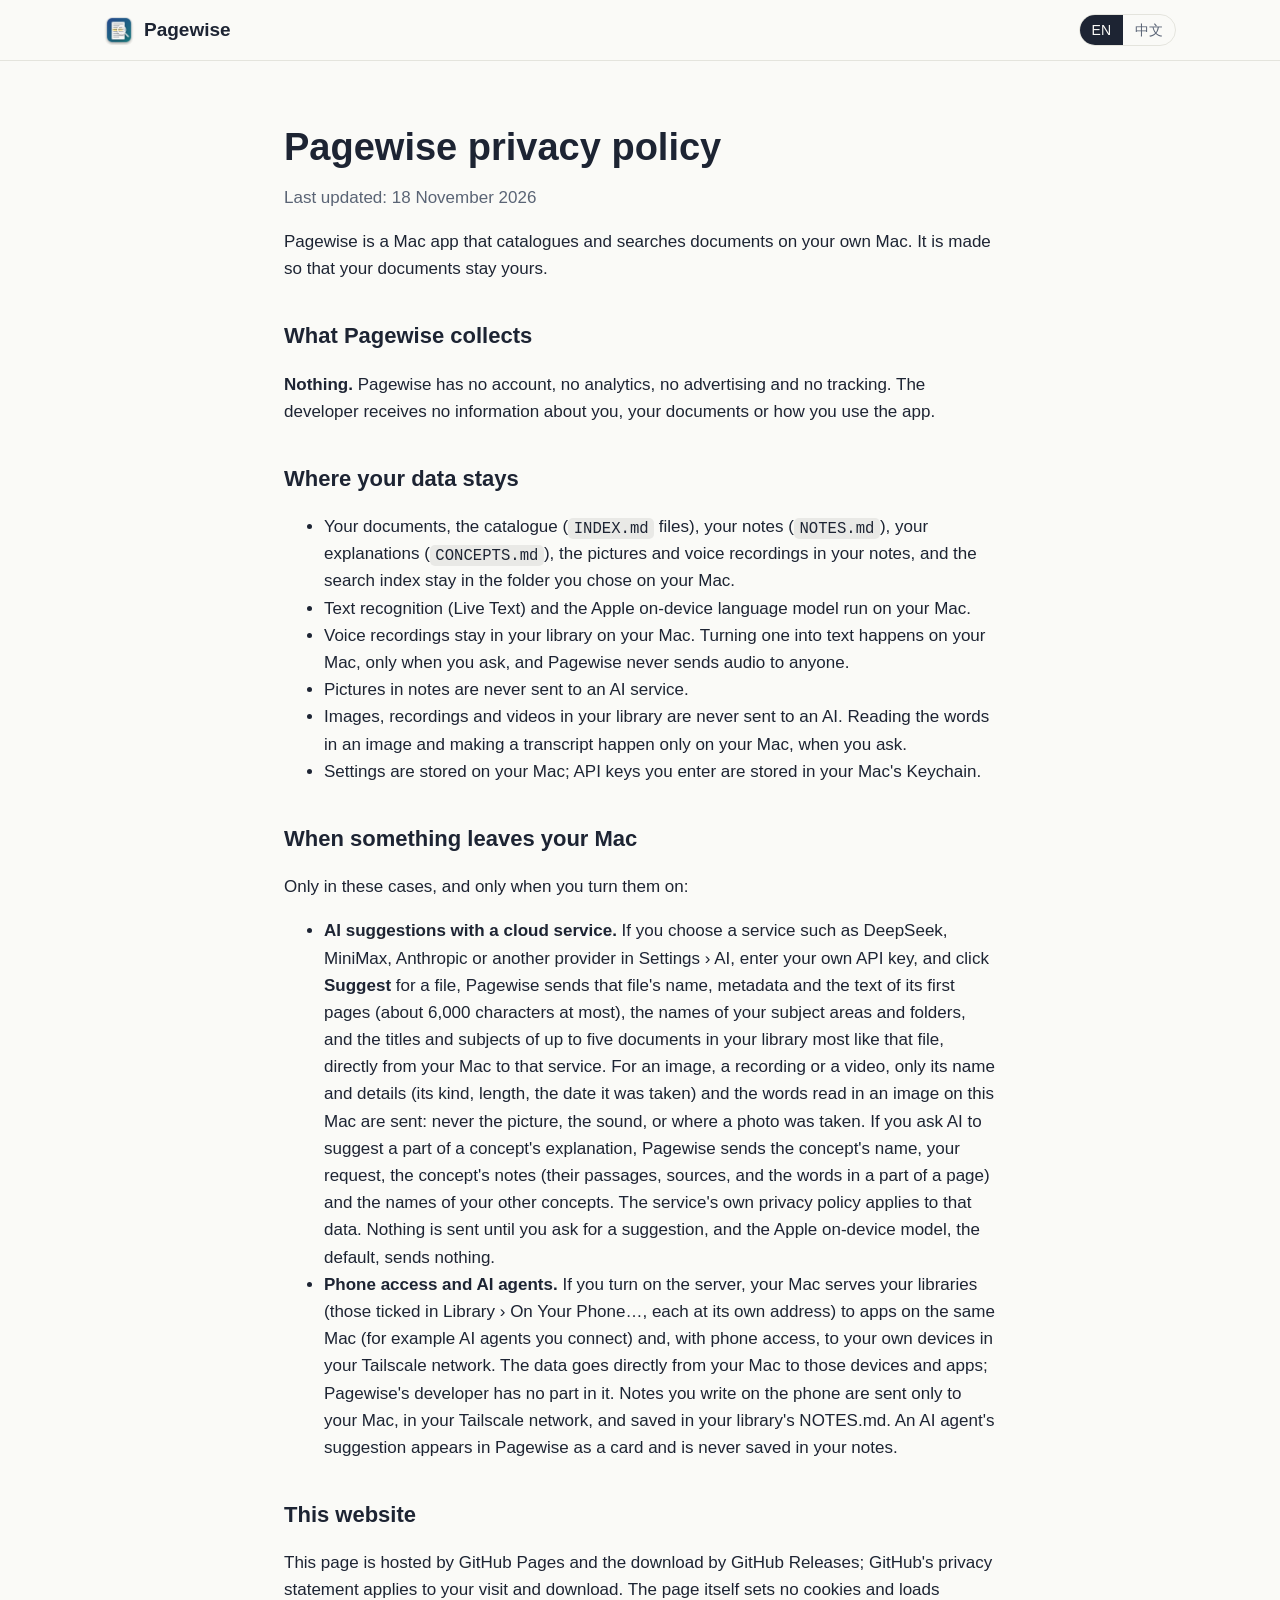
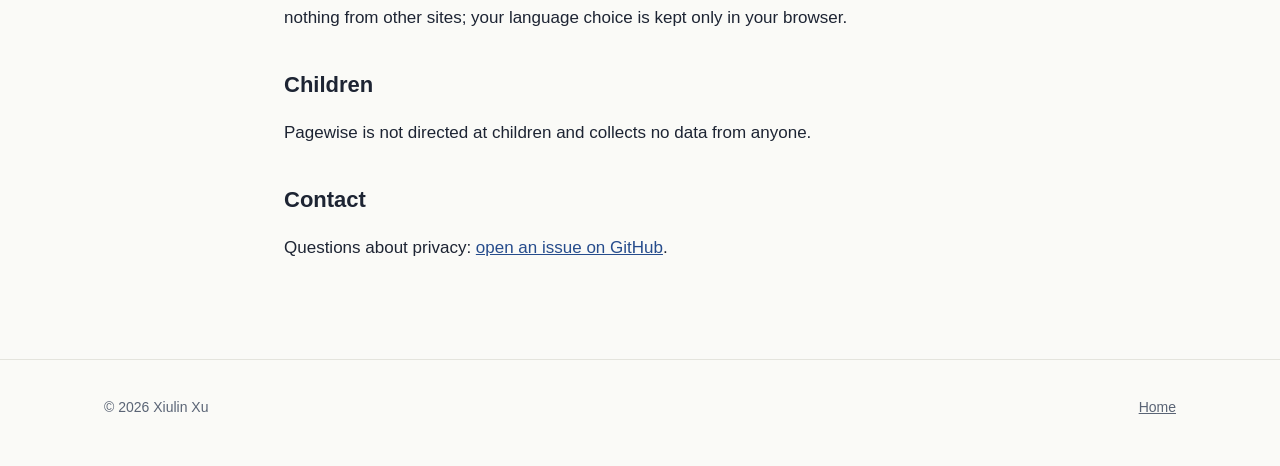
==== commit 9f118978: "Pagewise 0.6.0: download links, version, size and SHA-256; notes on Markdown, photos, recordings and" ====
--- a/privacy.html
+++ b/privacy.html
@@ -26,7 +26,7 @@
 <main class="doc">
   <div class="en">
     <h1>Pagewise privacy policy</h1>
-    <p class="updated">Last updated: 17 November 2026</p>
+    <p class="updated">Last updated: 18 November 2026</p>
     <p>Pagewise is a Mac app that catalogues and searches documents on your own Mac. It is made so that your documents stay yours.</p>
 
     <h2>What Pagewise collects</h2>
@@ -38,13 +38,14 @@
       <li>Text recognition (Live Text) and the Apple on-device language model run on your Mac.</li>
       <li>Voice recordings stay in your library on your Mac. Turning one into text happens on your Mac, only when you ask, and Pagewise never sends audio to anyone.</li>
       <li>Pictures in notes are never sent to an AI service.</li>
+      <li>Images, recordings and videos in your library are never sent to an AI. Reading the words in an image and making a transcript happen only on your Mac, when you ask.</li>
       <li>Settings are stored on your Mac; API keys you enter are stored in your Mac's Keychain.</li>
     </ul>
 
     <h2>When something leaves your Mac</h2>
     <p>Only in these cases, and only when you turn them on:</p>
     <ul>
-      <li><b>AI suggestions with a cloud service.</b> If you choose a service such as DeepSeek, MiniMax, Anthropic or another provider in Settings › AI, enter your own API key, and click <b>Suggest</b> for a file, Pagewise sends that file's name, metadata and the text of its first pages (about 6,000 characters at most), the names of your subject areas and folders, and the titles and subjects of up to five documents in your library most like that file, directly from your Mac to that service. If you ask AI to suggest a part of a concept's explanation, Pagewise sends the concept's name, your request, the concept's notes (their passages, sources, and the words in a part of a page) and the names of your other concepts. The service's own privacy policy applies to that data. Nothing is sent until you ask for a suggestion, and the Apple on-device model, the default, sends nothing.</li>
+      <li><b>AI suggestions with a cloud service.</b> If you choose a service such as DeepSeek, MiniMax, Anthropic or another provider in Settings › AI, enter your own API key, and click <b>Suggest</b> for a file, Pagewise sends that file's name, metadata and the text of its first pages (about 6,000 characters at most), the names of your subject areas and folders, and the titles and subjects of up to five documents in your library most like that file, directly from your Mac to that service. For an image, a recording or a video, only its name and details (its kind, length, the date it was taken) and the words read in an image on this Mac are sent: never the picture, the sound, or where a photo was taken. If you ask AI to suggest a part of a concept's explanation, Pagewise sends the concept's name, your request, the concept's notes (their passages, sources, and the words in a part of a page) and the names of your other concepts. The service's own privacy policy applies to that data. Nothing is sent until you ask for a suggestion, and the Apple on-device model, the default, sends nothing.</li>
       <li><b>Phone access and AI agents.</b> If you turn on the server, your Mac serves your libraries (those ticked in Library › On Your Phone…, each at its own address) to apps on the same Mac (for example AI agents you connect) and, with phone access, to your own devices in your Tailscale network. The data goes directly from your Mac to those devices and apps; Pagewise's developer has no part in it. Notes you write on the phone are sent only to your Mac, in your Tailscale network, and saved in your library's NOTES.md. An AI agent's suggestion appears in Pagewise as a card and is never saved in your notes.</li>
     </ul>
 
@@ -60,7 +61,7 @@
 
   <div class="zh">
     <h1>Pagewise 隐私政策</h1>
-    <p class="updated">最后更新：2026 年 11 月 17 日</p>
+    <p class="updated">最后更新：2026 年 11 月 18 日</p>
     <p>Pagewise 是一款在你自己的 Mac 上为文档编目和搜索的应用。它的设计原则是：你的文档始终归你所有。</p>
 
     <h2>Pagewise 收集什么</h2>
@@ -72,13 +73,14 @@
       <li>文字识别（实况文本）和 Apple 本机语言模型都在你的 Mac 上运行。</li>
       <li>录音保存在你 Mac 上的资料库里。转写成文字只在你的 Mac 上、在你要求时进行，Pagewise 不会把声音发送给任何人。</li>
       <li>笔记中的图片从不发送给 AI 服务。</li>
+      <li>资料库中的图片、录音和视频绝不会发送给 AI。识别图片中的文字和转写录音都只在你的 Mac 上、在你要求时进行。</li>
       <li>设置保存在你的 Mac 上；你输入的 API 密钥保存在 Mac 的钥匙串里。</li>
     </ul>
 
     <h2>什么时候会有数据离开你的 Mac</h2>
     <p>只有以下情况，而且只在你主动开启时：</p>
     <ul>
-      <li><b>使用云端服务的 AI 建议。</b>如果你在“设置 › AI”中选择 DeepSeek、MiniMax、Anthropic 或其他服务，输入你自己的 API 密钥，并对某个文件点“Suggest”（建议），Pagewise 会把这个文件的文件名、元数据和前几页的文字（最多约 6,000 个字符），以及你的学科和文件夹名称、库中与它最相似的至多五本文档的标题和学科，从你的 Mac 直接发送给该服务。如果你请 AI 建议某个概念解释的一部分，Pagewise 会发送这个概念的名称、你的要求、这个概念的笔记（原文、出处，以及页面一部分图片中的文字）和其他概念的名称。这些数据适用该服务自己的隐私政策。在你请求建议之前不会发送任何内容；默认使用的 Apple 本机模型不发送任何内容。</li>
+      <li><b>使用云端服务的 AI 建议。</b>如果你在“设置 › AI”中选择 DeepSeek、MiniMax、Anthropic 或其他服务，输入你自己的 API 密钥，并对某个文件点“Suggest”（建议），Pagewise 会把这个文件的文件名、元数据和前几页的文字（最多约 6,000 个字符），以及你的学科和文件夹名称、库中与它最相似的至多五本文档的标题和学科，从你的 Mac 直接发送给该服务。对于图片、录音或视频，只发送它的名称和基本信息（类型、时长、拍摄日期）以及在这台 Mac 上从图片中识别出的文字：绝不发送图片本身、声音或照片的拍摄地点。如果你请 AI 建议某个概念解释的一部分，Pagewise 会发送这个概念的名称、你的要求、这个概念的笔记（原文、出处，以及页面一部分图片中的文字）和其他概念的名称。这些数据适用该服务自己的隐私政策。在你请求建议之前不会发送任何内容；默认使用的 Apple 本机模型不发送任何内容。</li>
       <li><b>手机访问和 AI 助手。</b>如果你开启服务器，你的 Mac 会把资料库（在“Library › On Your Phone…”中勾选的那些，各有自己的地址）提供给同一台 Mac 上的应用（例如你连接的 AI 助手）；开启手机访问后，也会提供给你在 Tailscale 网络中的自己的设备。数据从你的 Mac 直接传到这些设备和应用，Pagewise 的开发者不参与其中。你在手机上写的笔记只会发送到你的 Mac（经由你的 Tailscale 网络），并保存在资料库的 NOTES.md 中。AI 助手的建议在 Pagewise 中显示为卡片，从不保存进你的笔记。</li>
     </ul>
 
